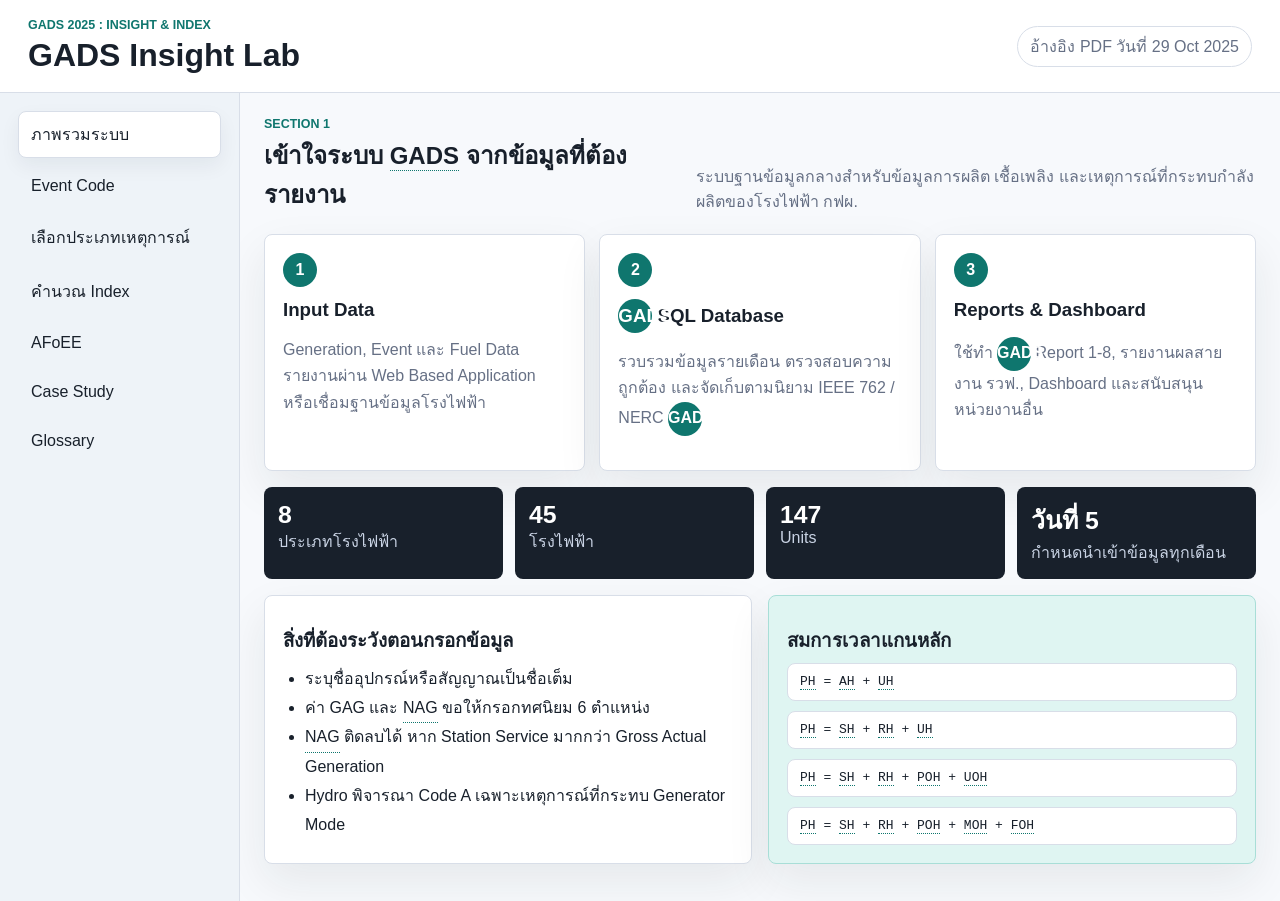
==== index.html @ 8ad91e21 "Build GADS Insight Lab web app" ====
<!doctype html>
<html lang="th">
  <head>
    <meta charset="utf-8" />
    <meta name="viewport" content="width=device-width, initial-scale=1" />
    <title>GADS 2025 Insight Lab</title>
    <link rel="stylesheet" href="styles.css" />
  </head>
  <body>
    <header class="topbar">
      <div>
        <p class="eyebrow">GADS 2025 : Insight & Index</p>
        <h1>GADS Insight Lab</h1>
      </div>
      <div class="source-pill">อ้างอิง PDF วันที่ 29 Oct 2025</div>
    </header>

    <main class="app-shell">
      <aside class="sidebar" aria-label="เมนูหลัก">
        <button class="nav-button is-active" data-view="overview">ภาพรวมระบบ</button>
        <button class="nav-button" data-view="events">Event Code</button>
        <button class="nav-button" data-view="wizard">เลือกประเภทเหตุการณ์</button>
        <button class="nav-button" data-view="calculators">คำนวณ Index</button>
        <button class="nav-button" data-view="afoee">AFoEE</button>
        <button class="nav-button" data-view="cases">Case Study</button>
        <button class="nav-button" data-view="glossary">Glossary</button>
      </aside>

      <section class="workspace">
        <section class="view is-visible" id="overview">
          <div class="section-head">
            <div>
              <p class="eyebrow">Section 1</p>
              <h2>เข้าใจระบบ GADS จากข้อมูลที่ต้องรายงาน</h2>
            </div>
            <p>ระบบฐานข้อมูลกลางสำหรับข้อมูลการผลิต เชื้อเพลิง และเหตุการณ์ที่กระทบกำลังผลิตของโรงไฟฟ้า กฟผ.</p>
          </div>

          <div class="flow-grid">
            <article class="flow-node">
              <span>1</span>
              <h3>Input Data</h3>
              <p>Generation, Event และ Fuel Data รายงานผ่าน Web Based Application หรือเชื่อมฐานข้อมูลโรงไฟฟ้า</p>
            </article>
            <article class="flow-node">
              <span>2</span>
              <h3>GADS SQL Database</h3>
              <p>รวบรวมข้อมูลรายเดือน ตรวจสอบความถูกต้อง และจัดเก็บตามนิยาม IEEE 762 / NERC GADS</p>
            </article>
            <article class="flow-node">
              <span>3</span>
              <h3>Reports & Dashboard</h3>
              <p>ใช้ทำ GADS Report 1-8, รายงานผลสายงาน รวฟ., Dashboard และสนับสนุนหน่วยงานอื่น</p>
            </article>
          </div>

          <div class="metric-strip">
            <div><strong>8</strong><span>ประเภทโรงไฟฟ้า</span></div>
            <div><strong>45</strong><span>โรงไฟฟ้า</span></div>
            <div><strong>147</strong><span>Units</span></div>
            <div><strong>วันที่ 5</strong><span>กำหนดนำเข้าข้อมูลทุกเดือน</span></div>
          </div>

          <div class="two-column">
            <section class="panel">
              <h3>สิ่งที่ต้องระวังตอนกรอกข้อมูล</h3>
              <ul class="check-list">
                <li>ระบุชื่ออุปกรณ์หรือสัญญาณเป็นชื่อเต็ม</li>
                <li>ค่า GAG และ NAG ขอให้กรอกทศนิยม 6 ตำแหน่ง</li>
                <li>NAG ติดลบได้ หาก Station Service มากกว่า Gross Actual Generation</li>
                <li>Hydro พิจารณา Code A เฉพาะเหตุการณ์ที่กระทบ Generator Mode</li>
              </ul>
            </section>
            <section class="panel accent">
              <h3>สมการเวลาแกนหลัก</h3>
              <div class="formula-stack">
                <code>PH = AH + UH</code>
                <code>PH = SH + RH + UH</code>
                <code>PH = SH + RH + POH + UOH</code>
                <code>PH = SH + RH + POH + MOH + FOH</code>
              </div>
            </section>
          </div>
        </section>

        <section class="view" id="events">
          <div class="section-head">
            <div>
              <p class="eyebrow">Section 2</p>
              <h2>Event Code ที่ส่งผลต่อ Performance Index</h2>
            </div>
            <input class="search-input" id="eventSearch" type="search" placeholder="ค้นหา เช่น PO, U1, Derating" />
          </div>
          <div class="legend-row">
            <span class="legend planned">Planned</span>
            <span class="legend unplanned">Unplanned</span>
            <span class="legend derating">Derating</span>
            <span class="legend support">Support</span>
          </div>
          <div class="event-grid" id="eventGrid"></div>
        </section>

        <section class="view" id="wizard">
          <div class="section-head">
            <div>
              <p class="eyebrow">Decision Helper</p>
              <h2>ช่วยเลือก Event Type จากเงื่อนไขจริง</h2>
            </div>
            <p>ตอบคำถามสั้น ๆ เพื่อดูคำแนะนำเบื้องต้น พร้อมเหตุผลอ้างอิงจากนิยามในไฟล์</p>
          </div>
          <div class="wizard-layout">
            <form class="panel" id="eventWizard">
              <label>
                ลักษณะเหตุการณ์
                <select name="kind">
                  <option value="outage">หยุดเครื่อง / ไม่พร้อมเดินเครื่อง</option>
                  <option value="derating">ลดกำลังผลิต แต่ยังเดินเครื่องได้</option>
                  <option value="reserved">พร้อมเดินเครื่อง แต่ไม่ได้ถูกสั่งเดินเครื่อง</option>
                  <option value="secondary">งานเพิ่มเติมระหว่างเหตุการณ์หลัก</option>
                </select>
              </label>
              <label>
                มีแผนล่วงหน้าชัดเจนหรือไม่
                <select name="planning">
                  <option value="planned">มีแผน Planned Outage</option>
                  <option value="gt7">วางแผนหยุดได้ล่วงหน้าเกิน 7 วัน</option>
                  <option value="lt6">ต้องดำเนินการทันทีหรือภายใน 6 ชั่วโมง</option>
                  <option value="lt7">เลื่อนได้เกิน 6 ชั่วโมง แต่ไม่เกิน 7 วัน</option>
                  <option value="after7">เลื่อนได้เกิน 7 วัน ก่อน PO ครั้งหน้า</option>
                  <option value="none">ไม่เกี่ยวกับแผน</option>
                </select>
              </label>
              <label>
                สถานะระหว่าง Startup
                <select name="startup">
                  <option value="none">ไม่ใช่ Startup</option>
                  <option value="failBeforeSync">Startup แล้วขนานเครื่องไม่สำเร็จ</option>
                  <option value="failAfterSync">ขนานแล้ว แต่ขึ้น Load ตามสั่งไม่ได้</option>
                  <option value="testInScope">Trip/Shutdown ระหว่าง Startup Test ใน scope งาน PO</option>
                </select>
              </label>
              <label>
                การลดกำลังผลิตเข้าเกณฑ์ Derating หรือไม่
                <select name="deratingRule">
                  <option value="yes">ลด Load มากกว่า 2% ของ GMC หรือยาวเกิน 30 นาที</option>
                  <option value="no">ไม่เข้าเกณฑ์</option>
                  <option value="ambient">เกิดจาก Ambient / Seasonal Loss</option>
                </select>
              </label>
            </form>
            <section class="decision-panel" id="wizardResult"></section>
          </div>
        </section>

        <section class="view" id="calculators">
          <div class="section-head">
            <div>
              <p class="eyebrow">Section 3</p>
              <h2>เครื่องคิดเลข Performance Index</h2>
            </div>
            <p>ใส่ค่าตัวอย่างแล้วดูผลทันที เหมาะสำหรับทวน logic ก่อนรายงานข้อมูลจริง</p>
          </div>
          <div class="calc-tabs" role="tablist" aria-label="เลือกเครื่องคิดเลข">
            <button class="tab-button is-active" data-calc="time">Time Factors</button>
            <button class="tab-button" data-calc="gweaf">GWEAF / EAF</button>
            <button class="tab-button" data-calc="nof">NOF</button>
            <button class="tab-button" data-calc="station">Station Service</button>
          </div>
          <div class="calculator-panel" id="calculatorPanel"></div>
        </section>

        <section class="view" id="cases">
          <div class="section-head">
            <div>
              <p class="eyebrow">Case Study</p>
              <h2>จำลองเหตุการณ์จากสไลด์</h2>
            </div>
            <p>เลือกเคสเพื่อดู timeline, Event Type และข้อสรุปชั่วโมงของแต่ละ Unit</p>
          </div>
          <div class="case-list" id="caseList"></div>
          <section class="case-detail" id="caseDetail"></section>
        </section>

        <section class="view" id="afoee">
          <div class="section-head">
            <div>
              <p class="eyebrow">AFoEE Workshop 2024</p>
              <h2>Availability Factor OEE</h2>
            </div>
            <p>ตัวชี้วัดความพร้อมจ่ายที่ยกเว้นช่วง Planned Outage ตามเป้าหมาย และไม่หักผลกระทบจาก Derating</p>
          </div>

          <div class="afoee-hero">
            <section class="panel accent">
              <h3>นิยามแกนหลัก</h3>
              <p>AFoEE คืออัตราส่วนของชั่วโมงที่โรงไฟฟ้าพร้อมจ่ายไฟฟ้า ต่อชั่วโมงที่ประเมินผล หลังยกเว้น Planned Outage ที่ไม่เกินเป้าหมาย</p>
              <div class="formula-stack">
                <code>AH = PH - POHOEE - PEHOEE - UOH</code>
                <code>AFoEE = AH / (PH - POHOEE) x 100</code>
              </div>
            </section>
            <section class="panel">
              <h3>ขอบเขตที่นำมาประเมิน</h3>
              <ul class="check-list">
                <li>โรงไฟฟ้าที่อยู่ใน Contracted Capacity ตาม PDP หลัง COD</li>
                <li>ไม่อยู่ภายใต้ Warranty และไม่ใช่ช่วง 2 ปีก่อนปลดเครื่องตาม PDP/มติ กพช.</li>
                <li>ปี 2567 ใช้โรงไฟฟ้าที่มี Dispatch Factor มากกว่า 0.1</li>
                <li>คำนวณภาพรวมด้วย GMC Weighted Average ก่อนเข้าสูตร AFoEE</li>
              </ul>
            </section>
          </div>

          <div class="afoee-compare" id="afoeeCompare"></div>

          <div class="two-column">
            <section class="calculator-panel">
              <div class="code-title">
                <h3>AFoEE Calculator</h3>
                <span class="badge planned">Time Based</span>
              </div>
              <form class="calc-grid afoee-form" id="afoeeCalc"></form>
              <div class="result-grid" id="afoeeResults"></div>
              <p class="note">ถ้าคิดภาพรวมหลาย Unit ให้ทำ GMC Weighted Average ของ PH, AH และ POHOEE ก่อน แล้วจึงนำผลรวมเข้าสูตร</p>
            </section>

            <section class="calculator-panel">
              <div class="code-title">
                <h3>เป้าหมาย AFOEE 2567</h3>
                <span class="badge support">PA</span>
              </div>
              <table class="totals">
                <thead><tr><th>ระดับ</th><th>1</th><th>2</th><th>3</th><th>4</th><th>5</th></tr></thead>
                <tbody><tr><td>AFOEE</td><td>91.19%</td><td>92.02%</td><td>92.85%</td><td>93.68%</td><td>94.51%</td></tr></tbody>
              </table>
              <p>ระดับ 3 ใช้ค่าเฉลี่ยย้อนหลังของ IPP, ระดับ 5 ใช้ค่าที่ดีที่สุด และ interval = (Level 5 - Level 3) / 2</p>
              <div class="formula-stack">
                <code>Unplanned target = 100 - 94.51 = 5.49%</code>
                <code>แจกแจงตามสัดส่วน (PH - POHOEE) x GMC รายโรงไฟฟ้า/เดือน</code>
              </div>
            </section>
          </div>

          <div class="afoee-rules" id="afoeeRules"></div>

          <div class="section-head subhead">
            <div>
              <p class="eyebrow">Improvement Playbook</p>
              <h2>แนวทางลด PE / UO จาก PMAS และ Workshop</h2>
            </div>
            <input class="search-input" id="afoeeSearch" type="search" placeholder="ค้นหา เช่น PMAS, Bushing, Boiler" />
          </div>
          <div class="event-grid" id="afoeeActions"></div>
        </section>

        <section class="view" id="glossary">
          <div class="section-head">
            <div>
              <p class="eyebrow">Glossary</p>
              <h2>ค้นหาคำย่อและสูตรสำคัญ</h2>
            </div>
            <input class="search-input" id="glossarySearch" type="search" placeholder="ค้นหา เช่น SH, EUNDH, NOF" />
          </div>
          <div class="glossary-grid" id="glossaryGrid"></div>
        </section>
      </section>
    </main>

    <script src="app.js"></script>
  </body>
</html>
---- styles.css ----
:root {
  --ink: #18202b;
  --muted: #667085;
  --line: #d8dee8;
  --paper: #f7f9fc;
  --white: #ffffff;
  --teal: #0f766e;
  --teal-soft: #dff5f2;
  --coral: #b54708;
  --coral-soft: #fff1e7;
  --indigo: #3538cd;
  --indigo-soft: #eceefe;
  --green: #287a3e;
  --red: #b42318;
  --shadow: 0 18px 45px rgba(24, 32, 43, 0.08);
}

* {
  box-sizing: border-box;
}

body {
  margin: 0;
  color: var(--ink);
  background: var(--paper);
  font-family: "Segoe UI", Tahoma, sans-serif;
  letter-spacing: 0;
}

button,
input,
select {
  font: inherit;
}

.topbar {
  min-height: 92px;
  display: flex;
  align-items: center;
  justify-content: space-between;
  gap: 20px;
  padding: 18px 28px;
  background: var(--white);
  border-bottom: 1px solid var(--line);
}

.topbar h1,
.section-head h2 {
  margin: 0;
}

.eyebrow {
  margin: 0 0 5px;
  color: var(--teal);
  font-size: 0.78rem;
  font-weight: 700;
  text-transform: uppercase;
}

.source-pill,
.legend {
  border: 1px solid var(--line);
  border-radius: 999px;
  padding: 7px 12px;
  color: var(--muted);
  background: var(--white);
  white-space: nowrap;
}

.app-shell {
  display: grid;
  grid-template-columns: 240px 1fr;
  min-height: calc(100vh - 92px);
}

.sidebar {
  position: sticky;
  top: 0;
  height: calc(100vh - 92px);
  padding: 18px;
  border-right: 1px solid var(--line);
  background: #eef3f8;
}

.nav-button,
.tab-button,
.case-button {
  width: 100%;
  min-height: 42px;
  border: 1px solid transparent;
  border-radius: 8px;
  background: transparent;
  color: var(--ink);
  cursor: pointer;
  text-align: left;
}

.nav-button {
  padding: 10px 12px;
  margin-bottom: 7px;
}

.nav-button:hover,
.nav-button.is-active {
  background: var(--white);
  border-color: var(--line);
  box-shadow: 0 8px 20px rgba(24, 32, 43, 0.06);
}

.workspace {
  padding: 24px;
  max-width: 1340px;
  width: 100%;
}

.view {
  display: none;
}

.view.is-visible {
  display: block;
}

.section-head {
  display: flex;
  align-items: flex-end;
  justify-content: space-between;
  gap: 24px;
  margin-bottom: 20px;
}

.section-head > p {
  max-width: 560px;
  margin: 0;
  color: var(--muted);
}

.flow-grid,
.event-grid,
.glossary-grid {
  display: grid;
  gap: 14px;
}

.flow-grid {
  grid-template-columns: repeat(3, minmax(0, 1fr));
}

.flow-node,
.panel,
.event-card,
.glossary-card,
.case-detail,
.decision-panel,
.calculator-panel {
  background: var(--white);
  border: 1px solid var(--line);
  border-radius: 8px;
  box-shadow: var(--shadow);
}

.flow-node {
  padding: 18px;
  min-height: 165px;
}

.flow-node span {
  display: inline-grid;
  place-items: center;
  width: 34px;
  height: 34px;
  border-radius: 50%;
  color: var(--white);
  background: var(--teal);
  font-weight: 800;
}

.flow-node h3,
.panel h3,
.event-card h3,
.glossary-card h3,
.case-detail h3 {
  margin: 12px 0 8px;
}

.flow-node p,
.event-card p,
.glossary-card p,
.case-detail p,
.panel p {
  color: var(--muted);
  line-height: 1.65;
}

.metric-strip {
  display: grid;
  grid-template-columns: repeat(4, minmax(0, 1fr));
  gap: 12px;
  margin: 16px 0;
}

.metric-strip div {
  min-height: 86px;
  padding: 14px;
  background: var(--ink);
  color: var(--white);
  border-radius: 8px;
}

.metric-strip strong {
  display: block;
  font-size: 1.55rem;
}

.metric-strip span {
  color: #c9d3e4;
}

.two-column,
.wizard-layout,
.afoee-hero {
  display: grid;
  grid-template-columns: minmax(0, 1fr) minmax(0, 1fr);
  gap: 16px;
}

.panel,
.decision-panel,
.calculator-panel,
.case-detail {
  padding: 18px;
}

.panel.accent {
  background: var(--teal-soft);
  border-color: #a8ded7;
}

.check-list {
  margin: 10px 0 0;
  padding-left: 22px;
  line-height: 1.8;
}

.formula-stack {
  display: grid;
  gap: 10px;
}

code {
  display: block;
  padding: 10px 12px;
  color: var(--ink);
  background: var(--white);
  border: 1px solid var(--line);
  border-radius: 8px;
  white-space: normal;
}

.glossary-term {
  position: relative;
  display: inline-flex;
  align-items: baseline;
  border-bottom: 1px dotted var(--teal);
  color: inherit;
  cursor: help;
}

.glossary-term:focus {
  outline: 2px solid #8fd7cf;
  outline-offset: 2px;
  border-radius: 4px;
}

.glossary-term::after {
  content: attr(data-glossary);
  position: absolute;
  left: 50%;
  bottom: calc(100% + 10px);
  z-index: 20;
  width: min(320px, 78vw);
  min-width: 220px;
  padding: 10px 12px;
  border: 1px solid #8fd7cf;
  border-radius: 8px;
  background: #10202b;
  color: var(--white);
  box-shadow: 0 14px 35px rgba(16, 32, 43, 0.22);
  font-size: 0.86rem;
  font-weight: 500;
  line-height: 1.55;
  white-space: normal;
  opacity: 0;
  pointer-events: none;
  transform: translate(-50%, 6px);
  transition: opacity 120ms ease, transform 120ms ease;
}

.glossary-term::before {
  content: "";
  position: absolute;
  left: 50%;
  bottom: calc(100% + 3px);
  z-index: 21;
  width: 12px;
  height: 12px;
  background: #10202b;
  border-right: 1px solid #8fd7cf;
  border-bottom: 1px solid #8fd7cf;
  opacity: 0;
  pointer-events: none;
  transform: translate(-50%, 6px) rotate(45deg);
  transition: opacity 120ms ease, transform 120ms ease;
}

.glossary-term:hover::after,
.glossary-term:hover::before,
.glossary-term:focus::after,
.glossary-term:focus::before {
  opacity: 1;
  transform: translate(-50%, 0);
}

.search-input {
  width: min(380px, 100%);
  min-height: 42px;
  border: 1px solid var(--line);
  border-radius: 8px;
  padding: 9px 12px;
  background: var(--white);
}

.legend-row {
  display: flex;
  flex-wrap: wrap;
  gap: 8px;
  margin-bottom: 14px;
}

.legend.planned,
.badge.planned {
  background: var(--teal-soft);
  color: var(--teal);
  border-color: #a8ded7;
}

.legend.unplanned,
.badge.unplanned {
  background: var(--coral-soft);
  color: var(--coral);
  border-color: #ffd1b8;
}

.legend.derating,
.badge.derating {
  background: var(--indigo-soft);
  color: var(--indigo);
  border-color: #c8ceff;
}

.legend.support,
.badge.support {
  background: #eef4ff;
  color: #175cd3;
  border-color: #c7d7fe;
}

.event-grid,
.glossary-grid {
  grid-template-columns: repeat(3, minmax(0, 1fr));
}

.event-card,
.glossary-card {
  padding: 16px;
  min-height: 190px;
}

.afoee-compare,
.afoee-rules {
  display: grid;
  grid-template-columns: repeat(3, minmax(0, 1fr));
  gap: 14px;
  margin: 16px 0;
}

.compare-card {
  min-height: 210px;
  padding: 18px;
  border: 1px solid var(--line);
  border-radius: 8px;
  background: var(--white);
  box-shadow: var(--shadow);
}

.compare-card strong {
  display: block;
  margin-bottom: 8px;
  font-size: 1.3rem;
}

.compare-card code {
  margin-top: 12px;
}

.rule-card {
  padding: 16px;
  border: 1px solid var(--line);
  border-radius: 8px;
  background: #fbfcfe;
}

.rule-card h3 {
  margin: 0 0 8px;
}

.subhead {
  margin-top: 24px;
}

.badge {
  display: inline-flex;
  align-items: center;
  min-height: 28px;
  border: 1px solid var(--line);
  border-radius: 999px;
  padding: 4px 10px;
  font-size: 0.78rem;
  font-weight: 700;
}

.code-title {
  display: flex;
  align-items: center;
  justify-content: space-between;
  gap: 10px;
}

.code-title strong {
  font-size: 1.35rem;
}

.source {
  margin-top: 10px;
  color: var(--muted);
  font-size: 0.82rem;
}

label {
  display: grid;
  gap: 7px;
  margin-bottom: 14px;
  font-weight: 700;
}

select,
.number-input {
  width: 100%;
  min-height: 42px;
  border: 1px solid var(--line);
  border-radius: 8px;
  padding: 8px 10px;
  background: var(--white);
  color: var(--ink);
}

.decision-code {
  font-size: 2.4rem;
  font-weight: 800;
  color: var(--teal);
}

.decision-panel ul {
  line-height: 1.75;
  padding-left: 20px;
}

.calc-tabs {
  display: flex;
  gap: 8px;
  margin-bottom: 14px;
  overflow-x: auto;
}

.tab-button {
  width: auto;
  min-width: 150px;
  padding: 8px 12px;
  text-align: center;
  border-color: var(--line);
  background: var(--white);
}

.tab-button.is-active {
  color: var(--white);
  background: var(--ink);
}

.calc-grid {
  display: grid;
  grid-template-columns: repeat(4, minmax(0, 1fr));
  gap: 12px;
}

.result-grid {
  display: grid;
  grid-template-columns: repeat(4, minmax(0, 1fr));
  gap: 10px;
  margin-top: 16px;
}

.result-box {
  min-height: 86px;
  padding: 12px;
  background: #f3f6fb;
  border: 1px solid var(--line);
  border-radius: 8px;
}

.result-box strong {
  display: block;
  font-size: 1.35rem;
}

.case-list {
  display: grid;
  grid-template-columns: repeat(4, minmax(0, 1fr));
  gap: 10px;
  margin-bottom: 14px;
}

.case-button {
  min-height: 72px;
  padding: 12px;
  background: var(--white);
  border-color: var(--line);
}

.case-button.is-active {
  color: var(--white);
  background: var(--teal);
  border-color: var(--teal);
}

.timeline {
  display: grid;
  grid-template-columns: repeat(15, minmax(34px, 1fr));
  gap: 4px;
  margin: 16px 0;
}

.day {
  min-height: 54px;
  display: grid;
  place-items: center;
  padding: 4px;
  border-radius: 6px;
  border: 1px solid var(--line);
  background: #f7f9fc;
  font-size: 0.78rem;
  text-align: center;
}

.day.po,
.day.pd {
  background: var(--teal-soft);
}

.day.uo,
.day.sf {
  background: var(--coral-soft);
}

.day.rs {
  background: #eef4ff;
}

.day.d1,
.day.d3 {
  background: var(--indigo-soft);
}

.totals {
  width: 100%;
  border-collapse: collapse;
  margin-top: 12px;
  overflow: hidden;
}

.totals th,
.totals td {
  padding: 10px;
  border-bottom: 1px solid var(--line);
  text-align: left;
}

.totals th {
  background: #eef3f8;
}

.note {
  padding: 12px;
  border-left: 4px solid var(--coral);
  background: var(--coral-soft);
}

@media (max-width: 980px) {
  .app-shell {
    grid-template-columns: 1fr;
  }

  .sidebar {
    position: static;
    height: auto;
    display: grid;
    grid-template-columns: repeat(3, minmax(0, 1fr));
    gap: 8px;
  }

  .nav-button {
    margin: 0;
    text-align: center;
  }

  .section-head,
  .topbar {
    align-items: flex-start;
    flex-direction: column;
  }

  .flow-grid,
  .event-grid,
  .glossary-grid,
  .two-column,
  .wizard-layout,
  .afoee-hero,
  .afoee-compare,
  .afoee-rules,
  .metric-strip,
  .case-list,
  .calc-grid,
  .result-grid {
    grid-template-columns: 1fr 1fr;
  }
}

@media (max-width: 640px) {
  .topbar,
  .workspace,
  .sidebar {
    padding: 14px;
  }

  .sidebar,
  .flow-grid,
  .event-grid,
  .glossary-grid,
  .two-column,
  .wizard-layout,
  .afoee-hero,
  .afoee-compare,
  .afoee-rules,
  .metric-strip,
  .case-list,
  .calc-grid,
  .result-grid {
    grid-template-columns: 1fr;
  }

  .timeline {
    grid-template-columns: repeat(5, minmax(40px, 1fr));
  }
}
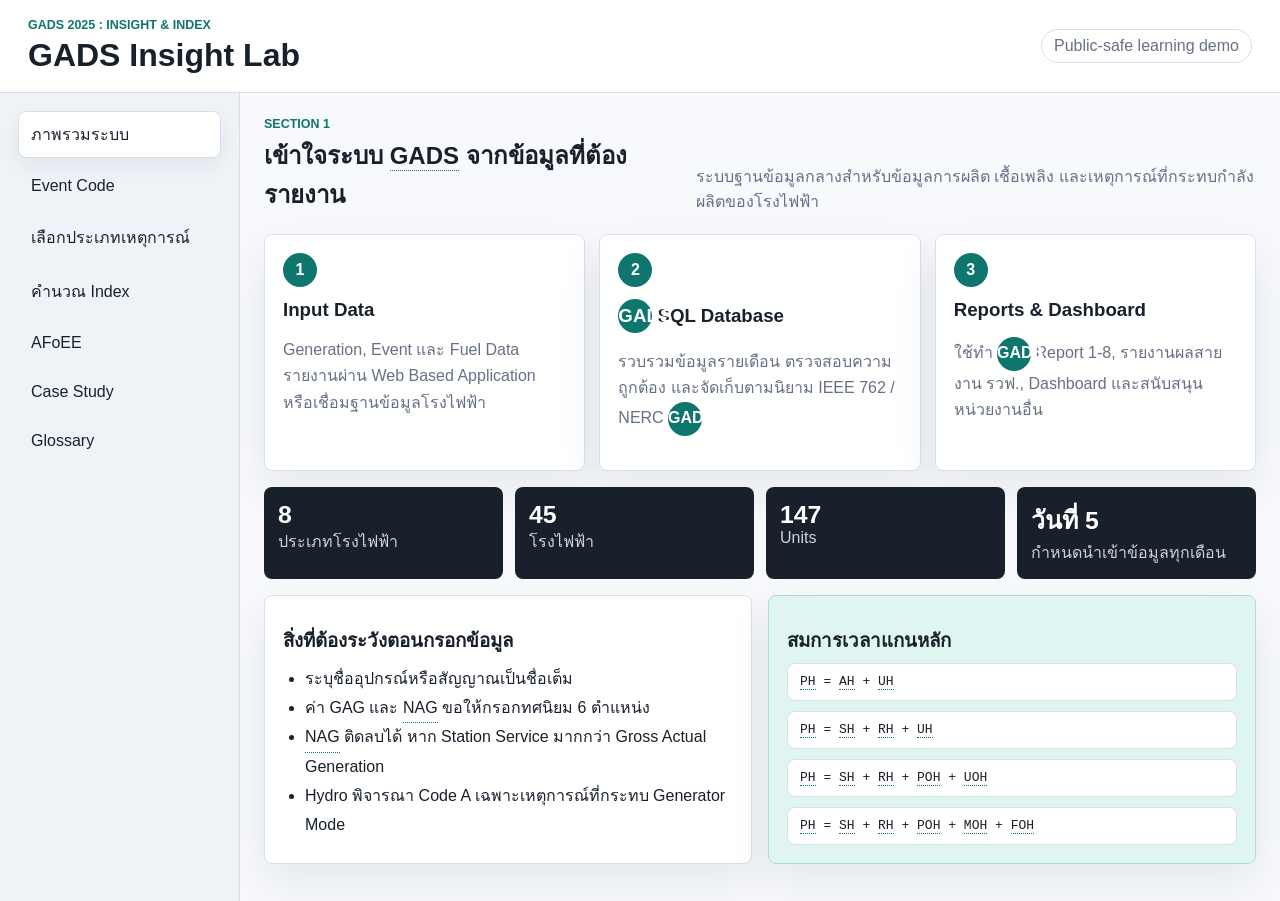
==== commit d0a51a6e: "Prepare public-safe demo deployment" ====
--- a/index.html
+++ b/index.html
@@ -12,7 +12,7 @@
         <p class="eyebrow">GADS 2025 : Insight & Index</p>
         <h1>GADS Insight Lab</h1>
       </div>
-      <div class="source-pill">อ้างอิง PDF วันที่ 29 Oct 2025</div>
+      <div class="source-pill">Public-safe learning demo</div>
     </header>
 
     <main class="app-shell">
@@ -33,7 +33,7 @@
               <p class="eyebrow">Section 1</p>
               <h2>เข้าใจระบบ GADS จากข้อมูลที่ต้องรายงาน</h2>
             </div>
-            <p>ระบบฐานข้อมูลกลางสำหรับข้อมูลการผลิต เชื้อเพลิง และเหตุการณ์ที่กระทบกำลังผลิตของโรงไฟฟ้า กฟผ.</p>
+            <p>ระบบฐานข้อมูลกลางสำหรับข้อมูลการผลิต เชื้อเพลิง และเหตุการณ์ที่กระทบกำลังผลิตของโรงไฟฟ้า</p>
           </div>
 
           <div class="flow-grid">
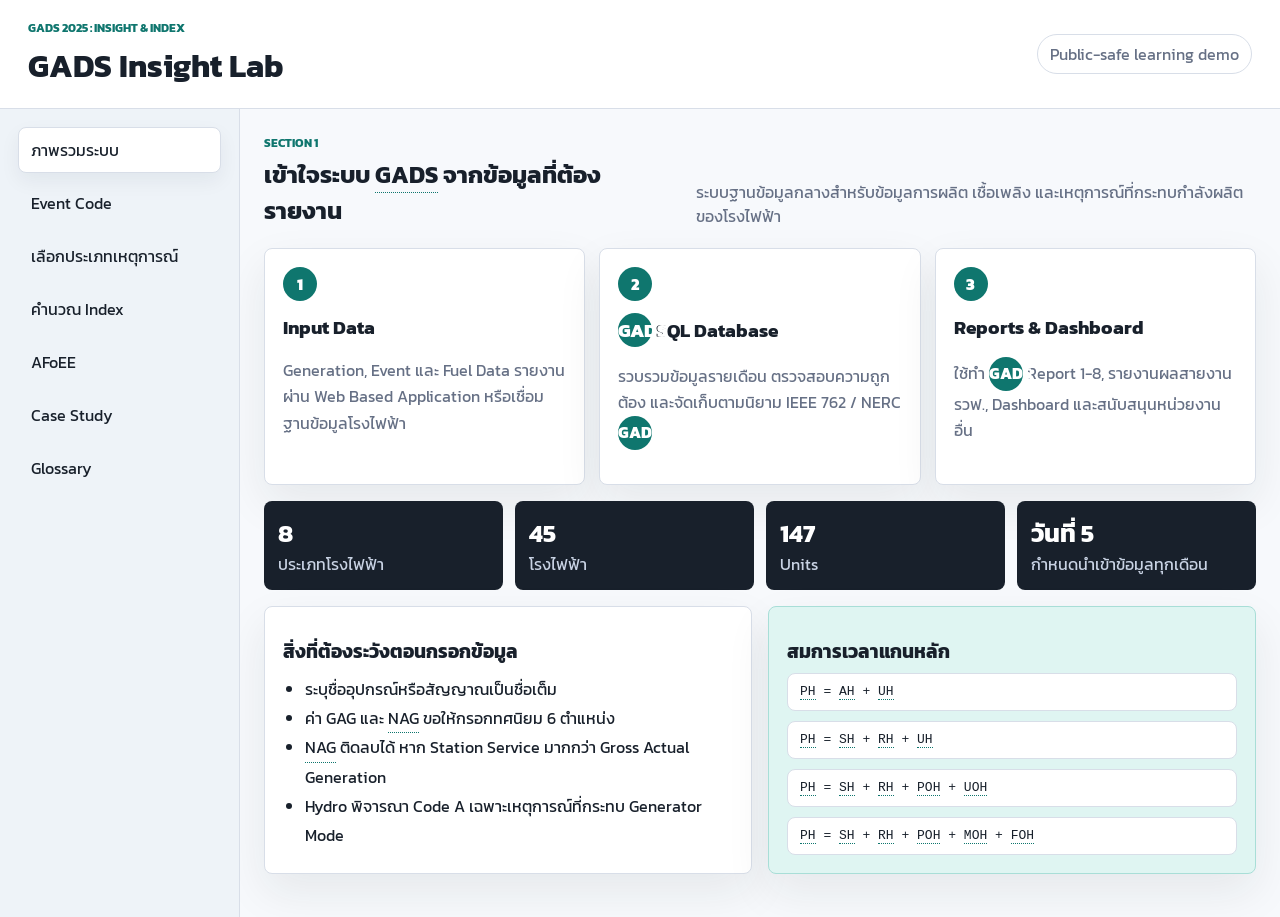
==== commit 8e7a9990: "Bust CSS cache for Thai font" ====
--- a/index.html
+++ b/index.html
@@ -4,7 +4,10 @@
     <meta charset="utf-8" />
     <meta name="viewport" content="width=device-width, initial-scale=1" />
     <title>GADS 2025 Insight Lab</title>
-    <link rel="stylesheet" href="styles.css" />
+    <link rel="preconnect" href="https://fonts.googleapis.com" />
+    <link rel="preconnect" href="https://fonts.gstatic.com" crossorigin />
+    <link href="https://fonts.googleapis.com/css2?family=Kanit:wght@300;400;500;600;700;800&display=swap" rel="stylesheet" />
+    <link rel="stylesheet" href="styles.css?v=kanit-20260526" />
   </head>
   <body>
     <header class="topbar">
--- a/styles.css
+++ b/styles.css
@@ -1,3 +1,5 @@
+@import url("https://fonts.googleapis.com/css2?family=Kanit:wght@300;400;500;600;700;800&display=swap");
+
 :root {
   --ink: #18202b;
   --muted: #667085;
@@ -23,7 +25,7 @@
   margin: 0;
   color: var(--ink);
   background: var(--paper);
-  font-family: "Segoe UI", Tahoma, sans-serif;
+  font-family: "Kanit", "Segoe UI", Tahoma, sans-serif;
   letter-spacing: 0;
 }
 
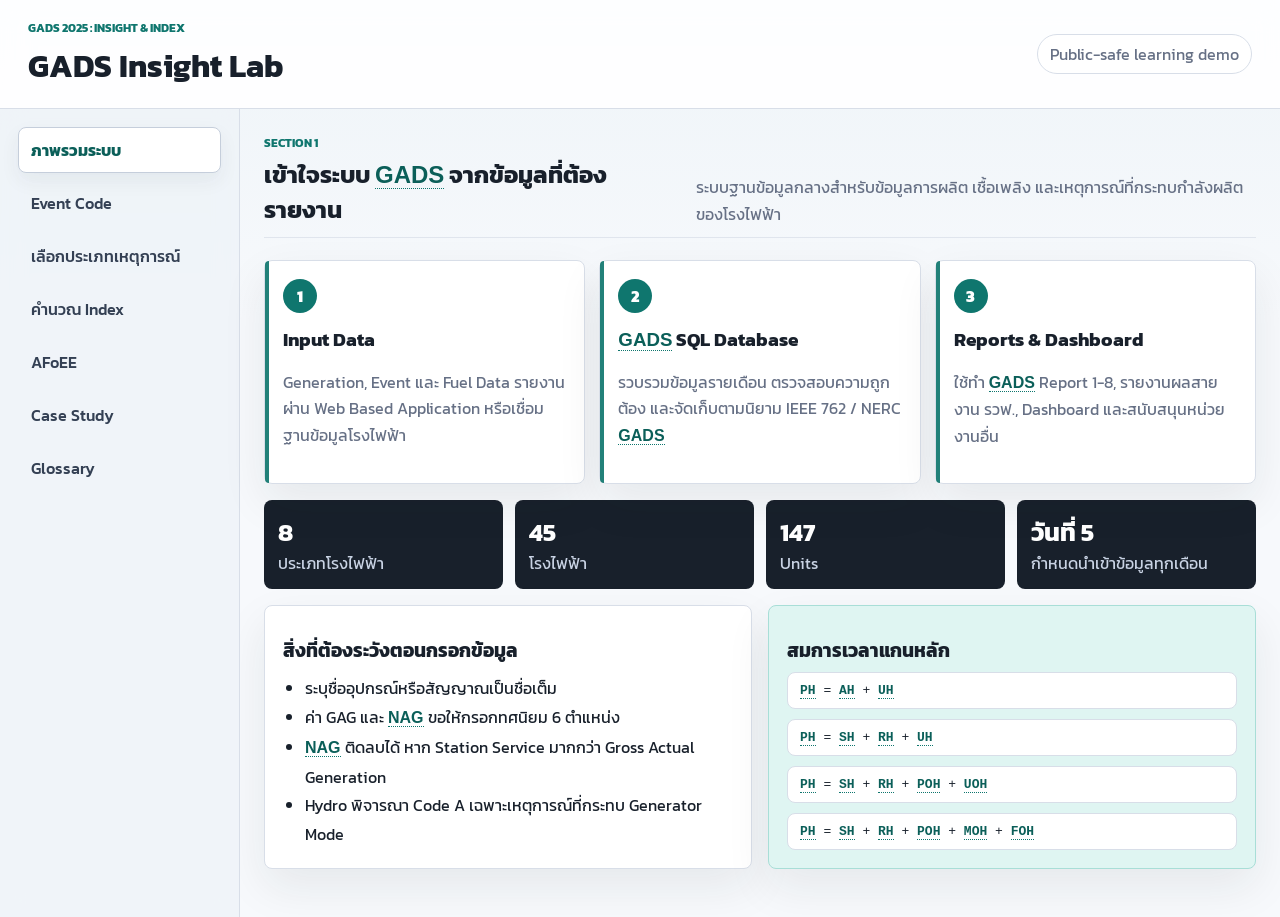
==== commit e71382c2: "Polish UI cards and glossary styling" ====
--- a/index.html
+++ b/index.html
@@ -7,7 +7,7 @@
     <link rel="preconnect" href="https://fonts.googleapis.com" />
     <link rel="preconnect" href="https://fonts.gstatic.com" crossorigin />
     <link href="https://fonts.googleapis.com/css2?family=Kanit:wght@300;400;500;600;700;800&display=swap" rel="stylesheet" />
-    <link rel="stylesheet" href="styles.css?v=kanit-20260526" />
+    <link rel="stylesheet" href="styles.css?v=ui-20260526" />
   </head>
   <body>
     <header class="topbar">
--- a/styles.css
+++ b/styles.css
@@ -4,9 +4,11 @@
   --ink: #18202b;
   --muted: #667085;
   --line: #d8dee8;
+  --line-strong: #c5cedb;
   --paper: #f7f9fc;
   --white: #ffffff;
   --teal: #0f766e;
+  --teal-dark: #0b5f59;
   --teal-soft: #dff5f2;
   --coral: #b54708;
   --coral-soft: #fff1e7;
@@ -24,7 +26,8 @@
 body {
   margin: 0;
   color: var(--ink);
-  background: var(--paper);
+  background:
+    linear-gradient(180deg, #eef4f8 0, var(--paper) 320px);
   font-family: "Kanit", "Segoe UI", Tahoma, sans-serif;
   letter-spacing: 0;
 }
@@ -42,13 +45,15 @@
   justify-content: space-between;
   gap: 20px;
   padding: 18px 28px;
-  background: var(--white);
+  background: rgba(255, 255, 255, 0.88);
   border-bottom: 1px solid var(--line);
+  backdrop-filter: blur(14px);
 }
 
 .topbar h1,
 .section-head h2 {
   margin: 0;
+  letter-spacing: 0;
 }
 
 .eyebrow {
@@ -81,7 +86,8 @@
   height: calc(100vh - 92px);
   padding: 18px;
   border-right: 1px solid var(--line);
-  background: #eef3f8;
+  background: rgba(238, 243, 248, 0.82);
+  backdrop-filter: blur(12px);
 }
 
 .nav-button,
@@ -100,13 +106,20 @@
 .nav-button {
   padding: 10px 12px;
   margin-bottom: 7px;
+  color: #344054;
+  font-weight: 500;
 }
 
 .nav-button:hover,
 .nav-button.is-active {
   background: var(--white);
-  border-color: var(--line);
+  border-color: var(--line-strong);
   box-shadow: 0 8px 20px rgba(24, 32, 43, 0.06);
+}
+
+.nav-button.is-active {
+  color: var(--teal-dark);
+  font-weight: 700;
 }
 
 .workspace {
@@ -128,13 +141,16 @@
   align-items: flex-end;
   justify-content: space-between;
   gap: 24px;
-  margin-bottom: 20px;
+  margin-bottom: 22px;
+  padding-bottom: 10px;
+  border-bottom: 1px solid rgba(216, 222, 232, 0.72);
 }
 
 .section-head > p {
   max-width: 560px;
   margin: 0;
   color: var(--muted);
+  line-height: 1.65;
 }
 
 .flow-grid,
@@ -162,11 +178,36 @@
 }
 
 .flow-node {
+  position: relative;
   padding: 18px;
-  min-height: 165px;
-}
-
-.flow-node span {
+  min-height: 178px;
+  overflow: visible;
+  transition: transform 140ms ease, box-shadow 140ms ease, border-color 140ms ease;
+}
+
+.flow-node::before,
+.event-card::before,
+.glossary-card::before,
+.compare-card::before {
+  content: "";
+  position: absolute;
+  inset: 0 auto 0 0;
+  width: 4px;
+  border-radius: 8px 0 0 8px;
+  background: var(--teal);
+  opacity: 0.92;
+}
+
+.flow-node:hover,
+.event-card:hover,
+.glossary-card:hover,
+.compare-card:hover {
+  border-color: var(--line-strong);
+  box-shadow: 0 20px 50px rgba(24, 32, 43, 0.12);
+  transform: translateY(-1px);
+}
+
+.flow-node > span:first-child {
   display: inline-grid;
   place-items: center;
   width: 34px;
@@ -233,6 +274,13 @@
   padding: 18px;
 }
 
+.panel,
+.decision-panel,
+.calculator-panel,
+.case-detail {
+  border-color: var(--line);
+}
+
 .panel.accent {
   background: var(--teal-soft);
   border-color: #a8ded7;
@@ -261,10 +309,10 @@
 
 .glossary-term {
   position: relative;
-  display: inline-flex;
-  align-items: baseline;
+  display: inline;
   border-bottom: 1px dotted var(--teal);
-  color: inherit;
+  color: var(--teal-dark);
+  font-weight: 600;
   cursor: help;
 }
 
@@ -374,8 +422,11 @@
 
 .event-card,
 .glossary-card {
+  position: relative;
   padding: 16px;
   min-height: 190px;
+  overflow: visible;
+  transition: transform 140ms ease, box-shadow 140ms ease, border-color 140ms ease;
 }
 
 .afoee-compare,
@@ -387,12 +438,15 @@
 }
 
 .compare-card {
+  position: relative;
   min-height: 210px;
   padding: 18px;
   border: 1px solid var(--line);
   border-radius: 8px;
   background: var(--white);
   box-shadow: var(--shadow);
+  overflow: visible;
+  transition: transform 140ms ease, box-shadow 140ms ease, border-color 140ms ease;
 }
 
 .compare-card strong {
